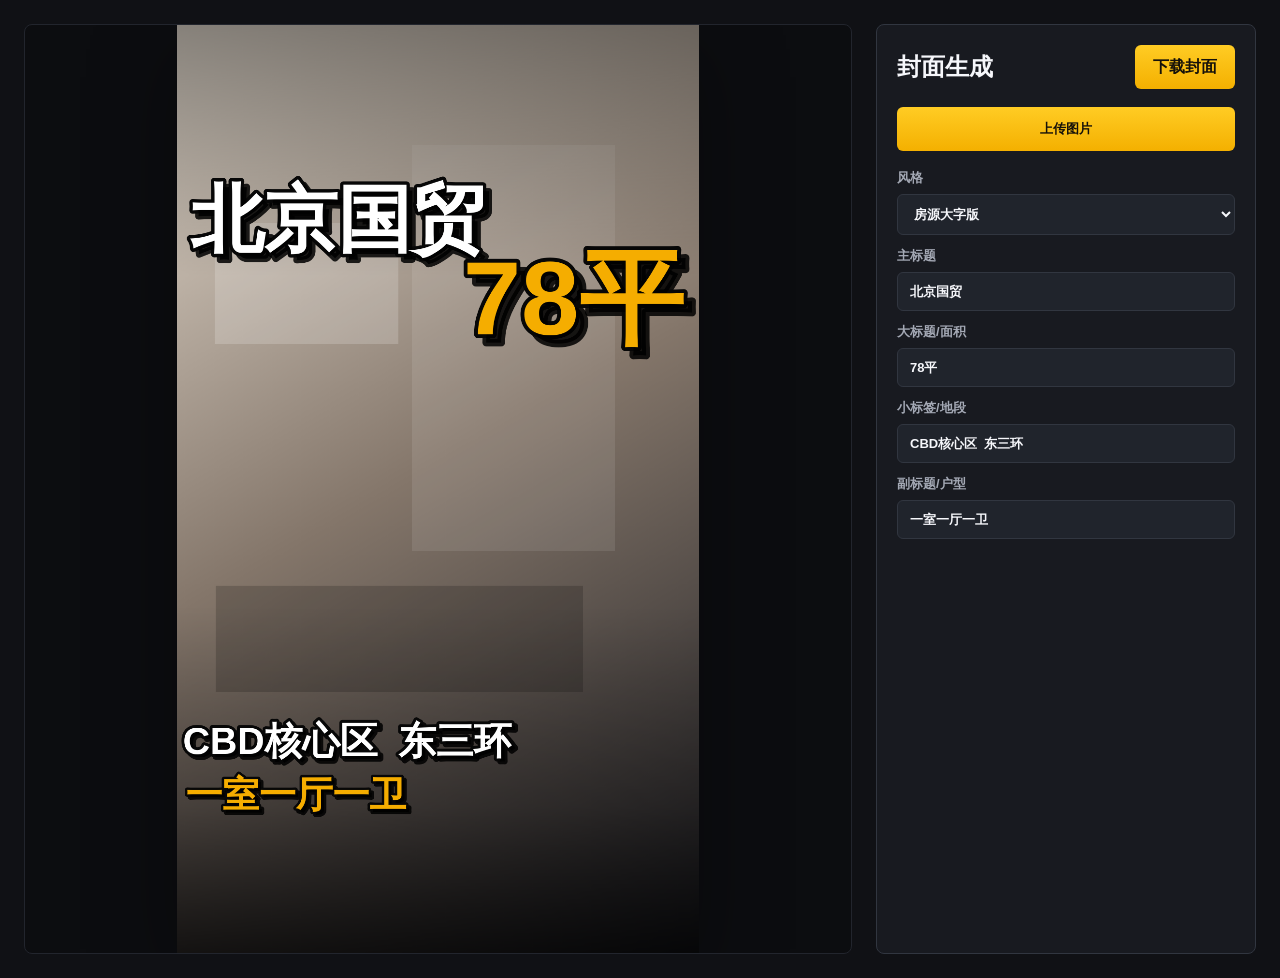
==== index.html @ 5a6bd7b3 "Add cover templates seven through ten" ====
<!doctype html>
<html lang="zh-CN">
  <head>
    <meta charset="UTF-8" />
    <meta name="viewport" content="width=device-width, initial-scale=1.0" />
    <title>房源封面生成器</title>
    <link rel="stylesheet" href="styles.css?v=24" />
  </head>
  <body>
    <main class="app-shell">
      <section class="workspace" aria-label="封面预览">
        <div class="canvas-wrap">
          <canvas id="coverCanvas" width="1080" height="1920"></canvas>
        </div>
      </section>

      <aside class="panel" aria-label="封面参数">
        <div class="panel-heading">
          <h1>封面生成</h1>
          <button id="downloadBtn" class="primary-btn" type="button">下载封面</button>
        </div>

        <label class="file-picker">
          <input id="imageInput" type="file" accept="image/*" />
          <span>上传图片</span>
        </label>

        <div class="field-grid">
          <label>
            <span>风格</span>
            <select id="templateSelect">
              <option value="estateBold">房源大字版</option>
              <option value="varietyVisit">探家综艺版</option>
              <option value="sunnyEstate">阳光房产标题版</option>
              <option value="bauhausRoomTour">包豪斯 Room Tour</option>
              <option value="dutchCube">荷兰建筑杂志版</option>
              <option value="cuteCarousel">中文手写小清新版</option>
              <option value="comicLivingRoom">漫画客厅冲击版</option>
              <option value="smartHomeBlocks">智慧家装色块版</option>
              <option value="editorialDay">生活杂志拼贴版</option>
              <option value="viralRoast">爆款吐槽大字版</option>
            </select>
          </label>

          <label>
            <span>主标题</span>
            <input id="titleInput" type="text" value="北京国贸" />
          </label>

          <label>
            <span>大标题/面积</span>
            <input id="areaInput" type="text" value="78平" />
          </label>

          <label>
            <span>小标签/地段</span>
            <input id="locationInput" type="text" value="CBD核心区  东三环" />
          </label>

          <label>
            <span>副标题/户型</span>
            <input id="layoutInput" type="text" value="一室一厅一卫" />
          </label>

        </div>

      </aside>
    </main>

    <script src="app.js?v=36"></script>
  </body>
</html>
---- styles.css ----
@font-face {
  font-family: "Cover Bodoni";
  src: url("fonts/BodoniModa-Variable.ttf") format("truetype");
  font-style: normal;
  font-weight: 400 900;
  font-display: block;
}

@font-face {
  font-family: "Cover Smiley Sans";
  src: url("fonts/SmileySans-Oblique.woff2") format("woff2");
  font-style: normal;
  font-weight: 400;
  font-display: block;
}

@font-face {
  font-family: "Cover YouShe";
  src: url("fonts/YouSheBiaoTiHei.ttf") format("truetype");
  font-style: normal;
  font-weight: 400;
  font-display: block;
}

@font-face {
  font-family: "Cover Zcool Happy";
  src: url("fonts/ZcoolHappy.ttf") format("truetype");
  font-style: normal;
  font-weight: 400;
  font-display: block;
}

@font-face {
  font-family: "Cover Cormorant";
  src: url("fonts/CormorantGaramond-Variable.ttf") format("truetype");
  font-style: normal;
  font-weight: 300 700;
  font-display: block;
}

@font-face {
  font-family: "Cover FangYuan";
  src: url("fonts/AlimamaFangYuan.ttf") format("truetype");
  font-style: normal;
  font-weight: 100 900;
  font-display: block;
}

@font-face {
  font-family: "Cover Instrument";
  src: url("fonts/InstrumentSerif-Regular.ttf") format("truetype");
  font-style: normal;
  font-weight: 400;
  font-display: block;
}

@font-face {
  font-family: "Cover ShuHei";
  src: url("fonts/AlimamaShuHei-Bold.ttf") format("truetype");
  font-style: normal;
  font-weight: 700;
  font-display: block;
}

@font-face {
  font-family: "Cover Optimum";
  src: url("fonts/Qtoptimum-Bold.otf") format("opentype");
  font-style: normal;
  font-weight: 700;
  font-display: block;
}

@font-face {
  font-family: "Cover PangMen";
  src: url("fonts/PangMenZhengDao.ttf") format("truetype");
  font-style: normal;
  font-weight: 400;
  font-display: block;
}

@font-face {
  font-family: "Cover Poetsen";
  src: url("fonts/PoetsenOne.ttf") format("truetype");
  font-style: normal;
  font-weight: 400;
  font-display: block;
}

@font-face {
  font-family: "Cover StarPanda";
  src: url("fonts/StarPandaKids.otf") format("opentype");
  font-style: normal;
  font-weight: 400;
  font-display: block;
}

@font-face {
  font-family: "Cover Xiaolai";
  src: url("fonts/Xiaolai-Regular.ttf") format("truetype");
  font-style: normal;
  font-weight: 400;
  font-display: block;
}

:root {
  color-scheme: dark;
  --bg: #101115;
  --panel: #181a20;
  --panel-2: #20242c;
  --text: #f6f7fb;
  --muted: #a4a9b5;
  --line: #313640;
  --accent: #f4b000;
  --accent-2: #ffcc24;
}

* {
  box-sizing: border-box;
}

body {
  margin: 0;
  min-height: 100vh;
  font-family: "Microsoft YaHei", "PingFang SC", Arial, sans-serif;
  color: var(--text);
  background: var(--bg);
}

button,
input,
textarea,
select {
  font: inherit;
}

.app-shell {
  display: grid;
  grid-template-columns: minmax(360px, 1fr) 380px;
  gap: 24px;
  min-height: 100vh;
  padding: 24px;
}

.workspace {
  display: grid;
  place-items: center;
  min-width: 0;
  background: #0c0d10;
  border: 1px solid #22252d;
  border-radius: 8px;
  overflow: hidden;
}

.canvas-wrap {
  display: grid;
  place-items: center;
  width: min(100%, 58vh);
  max-width: 560px;
  aspect-ratio: 9 / 16;
  background: #15171c;
  box-shadow: 0 24px 80px rgba(0, 0, 0, 0.34);
}

canvas {
  width: 100%;
  height: 100%;
  display: block;
}

.panel {
  display: flex;
  flex-direction: column;
  gap: 18px;
  min-width: 0;
  padding: 20px;
  background: var(--panel);
  border: 1px solid var(--line);
  border-radius: 8px;
}

.panel-heading {
  display: flex;
  align-items: center;
  justify-content: space-between;
  gap: 12px;
}

h1 {
  margin: 0;
  font-size: 24px;
  line-height: 1.2;
}

.primary-btn,
.file-picker {
  min-height: 44px;
  border: 0;
  border-radius: 6px;
  color: #15110a;
  font-weight: 800;
  background: linear-gradient(180deg, var(--accent-2), var(--accent));
  cursor: pointer;
}

.primary-btn {
  padding: 0 18px;
}

.file-picker {
  display: grid;
  place-items: center;
  width: 100%;
}

.file-picker input {
  position: absolute;
  width: 1px;
  height: 1px;
  opacity: 0;
  pointer-events: none;
}

.field-grid {
  display: grid;
  gap: 12px;
}

label {
  display: grid;
  gap: 7px;
  min-width: 0;
  color: var(--muted);
  font-size: 13px;
  font-weight: 700;
}

input,
textarea,
select {
  width: 100%;
  min-width: 0;
  border: 1px solid var(--line);
  border-radius: 6px;
  padding: 11px 12px;
  color: var(--text);
  background: var(--panel-2);
  outline: none;
}

textarea {
  resize: vertical;
  min-height: 86px;
}

input:focus,
textarea:focus,
select:focus {
  border-color: var(--accent);
  box-shadow: 0 0 0 3px rgba(244, 176, 0, 0.18);
}

.toggle-row {
  display: grid;
  grid-template-columns: 1fr;
  gap: 10px;
}

.toggle-row label {
  display: flex;
  align-items: center;
  gap: 10px;
  padding: 12px;
  color: var(--text);
  background: var(--panel-2);
  border: 1px solid var(--line);
  border-radius: 6px;
}

.toggle-row input {
  width: 18px;
  height: 18px;
  accent-color: var(--accent);
}

@media (max-width: 920px) {
  .app-shell {
    grid-template-columns: 1fr;
    padding: 14px;
  }

  .workspace {
    min-height: 72vh;
  }

  .panel {
    order: -1;
  }
}
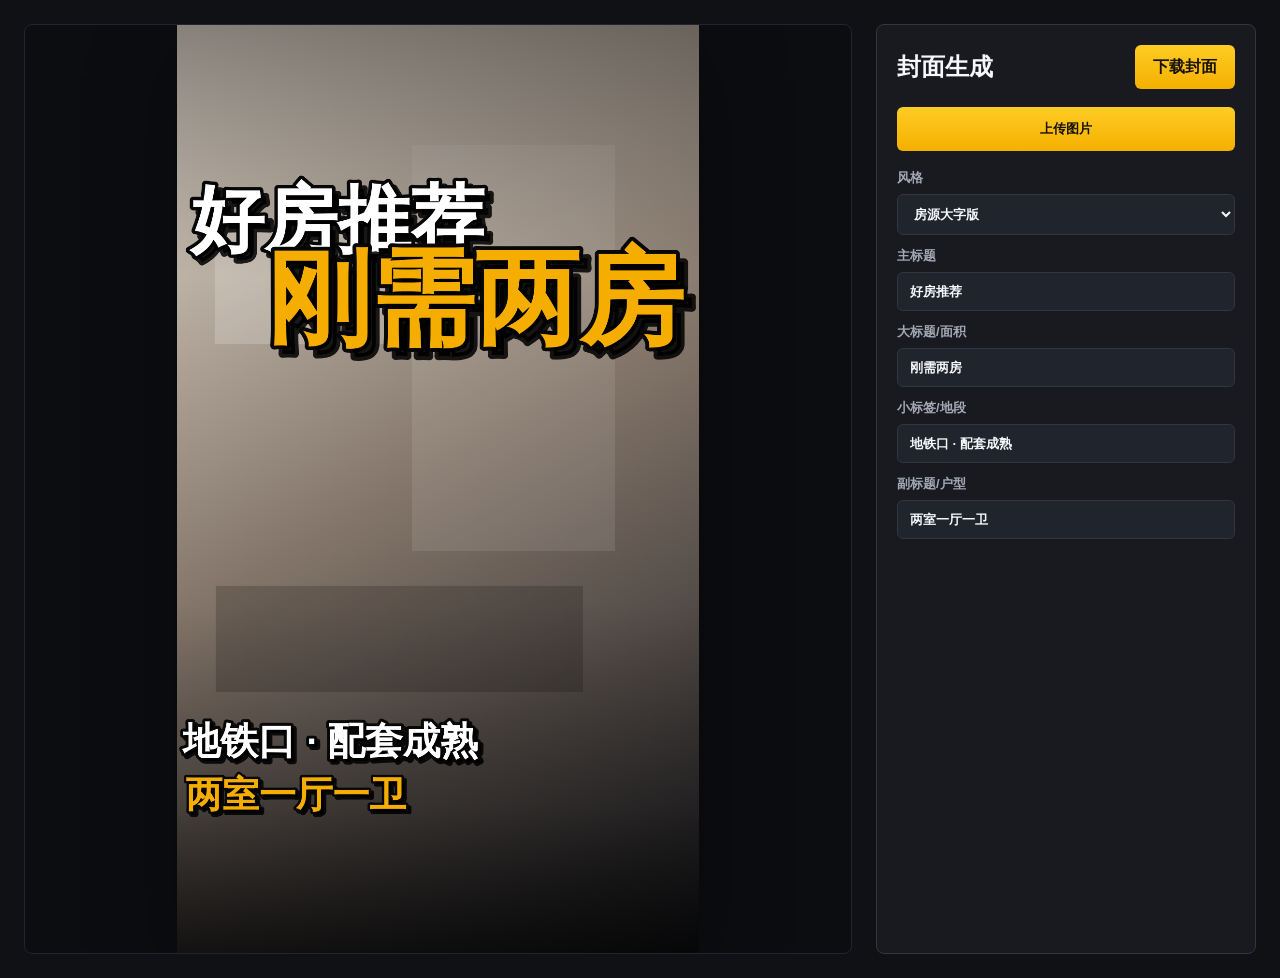
==== commit 49012d0c: "Refresh template copy with Chinese real-estate phrases" ====
--- a/index.html
+++ b/index.html
@@ -44,22 +44,22 @@
 
           <label>
             <span>主标题</span>
-            <input id="titleInput" type="text" value="北京国贸" />
+            <input id="titleInput" type="text" value="好房推荐" />
           </label>
 
           <label>
             <span>大标题/面积</span>
-            <input id="areaInput" type="text" value="78平" />
+            <input id="areaInput" type="text" value="刚需两房" />
           </label>
 
           <label>
             <span>小标签/地段</span>
-            <input id="locationInput" type="text" value="CBD核心区  东三环" />
+            <input id="locationInput" type="text" value="地铁口 · 配套成熟" />
           </label>
 
           <label>
             <span>副标题/户型</span>
-            <input id="layoutInput" type="text" value="一室一厅一卫" />
+            <input id="layoutInput" type="text" value="两室一厅一卫" />
           </label>
 
         </div>
@@ -67,6 +67,6 @@
       </aside>
     </main>
 
-    <script src="app.js?v=36"></script>
+    <script src="app.js?v=37"></script>
   </body>
 </html>
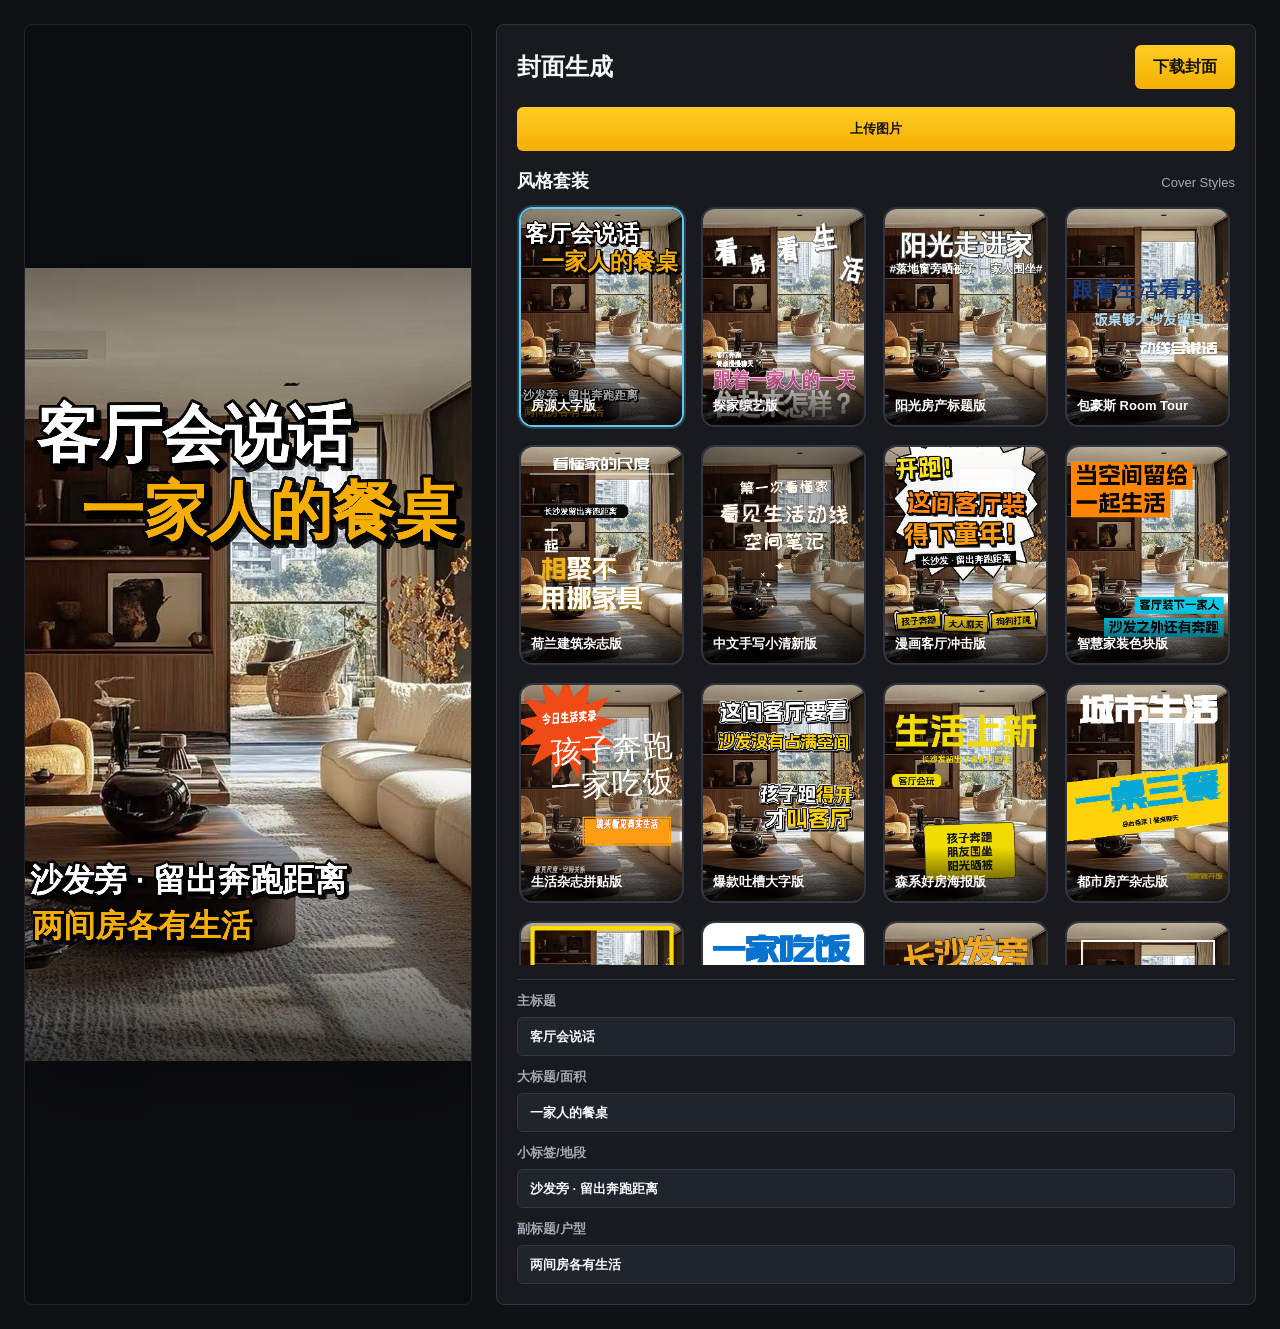
==== commit 24123600: "Add visual template picker and lifestyle copy" ====
--- a/index.html
+++ b/index.html
@@ -4,7 +4,7 @@
     <meta charset="UTF-8" />
     <meta name="viewport" content="width=device-width, initial-scale=1.0" />
     <title>房源封面生成器</title>
-    <link rel="stylesheet" href="styles.css?v=24" />
+    <link rel="stylesheet" href="styles.css?v=33" />
   </head>
   <body>
     <main class="app-shell">
@@ -26,7 +26,7 @@
         </label>
 
         <div class="field-grid">
-          <label>
+          <label class="template-select-source">
             <span>风格</span>
             <select id="templateSelect">
               <option value="estateBold">房源大字版</option>
@@ -39,27 +39,44 @@
               <option value="smartHomeBlocks">智慧家装色块版</option>
               <option value="editorialDay">生活杂志拼贴版</option>
               <option value="viralRoast">爆款吐槽大字版</option>
+              <option value="greenEstatePoster">森系好房海报版</option>
+              <option value="cityMagazine">都市房产杂志版</option>
+              <option value="yellowFramePoster">黄框人物海报版</option>
+              <option value="blueMorningMagazine">蓝白清晨杂志版</option>
+              <option value="retroOrangeGreen">复古橙绿海报版</option>
+              <option value="whiteFrameCity">白框城市杂志版</option>
+              <option value="propertyPostcard">好房明信片版</option>
             </select>
           </label>
 
+          <section class="template-picker" aria-label="风格套装">
+            <div class="template-picker-heading">
+              <strong>风格套装</strong>
+              <span>Cover Styles</span>
+            </div>
+            <div id="templateGallery" class="template-gallery"></div>
+          </section>
+
           <label>
             <span>主标题</span>
-            <input id="titleInput" type="text" value="好房推荐" />
+            <input id="titleInput" type="text" value="客厅会说话" />
+            <small id="titleSplitHint" class="field-hint" hidden>使用 | 分隔上下两行</small>
           </label>
 
           <label>
             <span>大标题/面积</span>
-            <input id="areaInput" type="text" value="刚需两房" />
+            <input id="areaInput" type="text" value="一家人的餐桌" />
           </label>
 
           <label>
             <span>小标签/地段</span>
-            <input id="locationInput" type="text" value="地铁口 · 配套成熟" />
+            <input id="locationInput" type="text" value="沙发旁 · 留出奔跑距离" />
+            <small id="locationSplitHint" class="field-hint" hidden>使用 | 分隔三行</small>
           </label>
 
           <label>
             <span>副标题/户型</span>
-            <input id="layoutInput" type="text" value="两室一厅一卫" />
+            <input id="layoutInput" type="text" value="两间房各有生活" />
           </label>
 
         </div>
@@ -67,6 +84,7 @@
       </aside>
     </main>
 
-    <script src="app.js?v=37"></script>
+    <script src="assets/default-cover-data.js?v=1"></script>
+    <script src="app.js?v=80"></script>
   </body>
 </html>
--- a/styles.css
+++ b/styles.css
@@ -135,7 +135,7 @@
 
 .app-shell {
   display: grid;
-  grid-template-columns: minmax(360px, 1fr) 380px;
+  grid-template-columns: minmax(360px, 1fr) minmax(700px, 760px);
   gap: 24px;
   min-height: 100vh;
   padding: 24px;
@@ -234,6 +234,106 @@
   font-weight: 700;
 }
 
+.field-hint {
+  color: var(--muted);
+  font-size: 12px;
+  font-weight: 500;
+}
+
+.template-select-source {
+  position: absolute;
+  width: 1px;
+  height: 1px;
+  overflow: hidden;
+  clip-path: inset(50%);
+}
+
+.template-picker {
+  display: grid;
+  gap: 12px;
+  min-width: 0;
+  padding-bottom: 14px;
+  border-bottom: 1px solid var(--line);
+}
+
+.template-picker-heading {
+  display: flex;
+  align-items: baseline;
+  justify-content: space-between;
+  gap: 12px;
+}
+
+.template-picker-heading strong {
+  color: var(--text);
+  font-size: 18px;
+}
+
+.template-picker-heading span {
+  color: var(--muted);
+  font-size: 13px;
+}
+
+.template-gallery {
+  display: grid;
+  grid-template-columns: repeat(4, minmax(0, 1fr));
+  grid-auto-rows: 220px;
+  align-items: start;
+  align-content: start;
+  gap: 18px;
+  max-height: 760px;
+  padding: 2px 6px 2px 2px;
+  overflow-y: auto;
+}
+
+.template-card {
+  position: relative;
+  height: 220px;
+  min-height: 220px;
+  aspect-ratio: 9 / 12;
+  min-width: 0;
+  padding: 0;
+  overflow: hidden;
+  color: #ffffff;
+  background: #111318;
+  border: 2px solid #303641;
+  border-radius: 14px;
+  cursor: pointer;
+}
+
+.template-card:hover {
+  border-color: #758091;
+  transform: translateY(-1px);
+}
+
+.template-card.is-selected {
+  border-color: #63c7ef;
+  box-shadow: 0 0 0 2px rgba(99, 199, 239, 0.22);
+}
+
+.template-card canvas {
+  width: 100%;
+  height: 100%;
+  aspect-ratio: 9 / 12;
+  object-fit: cover;
+  background: #20242c;
+}
+
+.template-card-name {
+  position: absolute;
+  right: 0;
+  bottom: 0;
+  left: 0;
+  padding: 26px 10px 10px;
+  overflow: hidden;
+  color: #ffffff;
+  font-size: 13px;
+  font-weight: 800;
+  text-align: left;
+  text-overflow: ellipsis;
+  white-space: nowrap;
+  background: linear-gradient(transparent, rgba(0, 0, 0, 0.82));
+}
+
 input,
 textarea,
 select {
@@ -282,7 +382,7 @@
   accent-color: var(--accent);
 }
 
-@media (max-width: 920px) {
+@media (max-width: 1240px) {
   .app-shell {
     grid-template-columns: 1fr;
     padding: 14px;
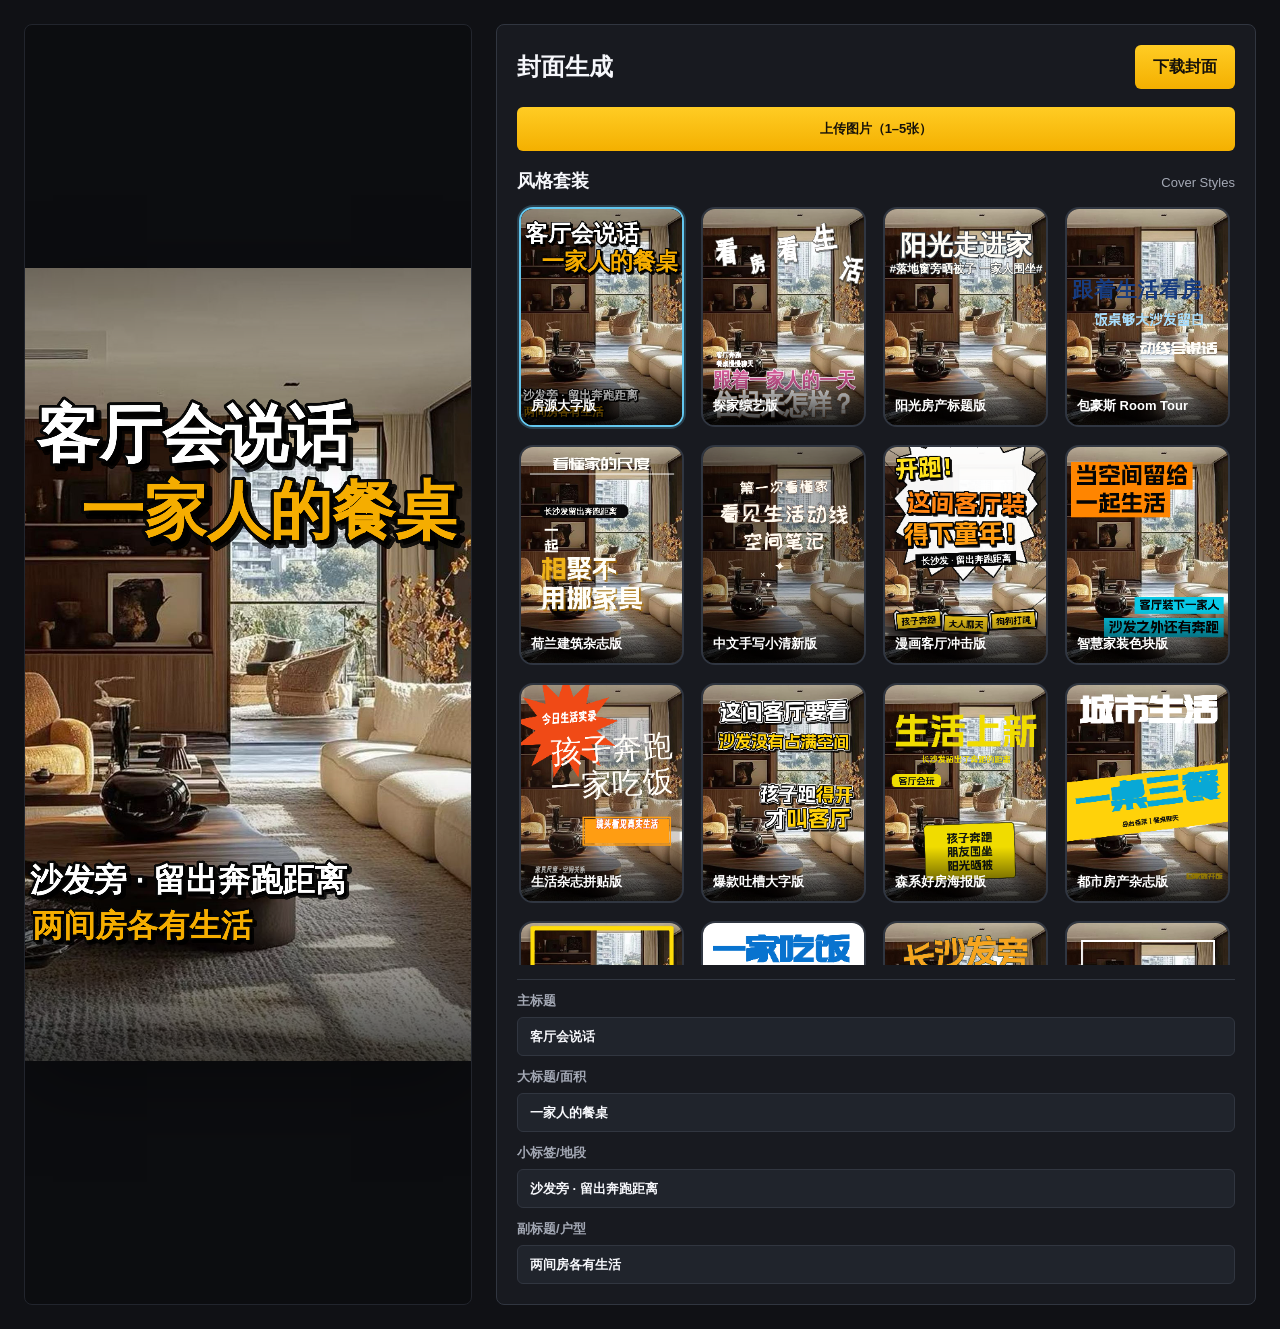
==== commit cb208bf3: "Add multi-image collage backgrounds" ====
--- a/index.html
+++ b/index.html
@@ -21,8 +21,8 @@
         </div>
 
         <label class="file-picker">
-          <input id="imageInput" type="file" accept="image/*" />
-          <span>上传图片</span>
+          <input id="imageInput" type="file" accept="image/*" multiple />
+          <span id="uploadLabel">上传图片（1–5张）</span>
         </label>
 
         <div class="field-grid">
@@ -85,6 +85,6 @@
     </main>
 
     <script src="assets/default-cover-data.js?v=1"></script>
-    <script src="app.js?v=80"></script>
+    <script src="app.js?v=82"></script>
   </body>
 </html>
